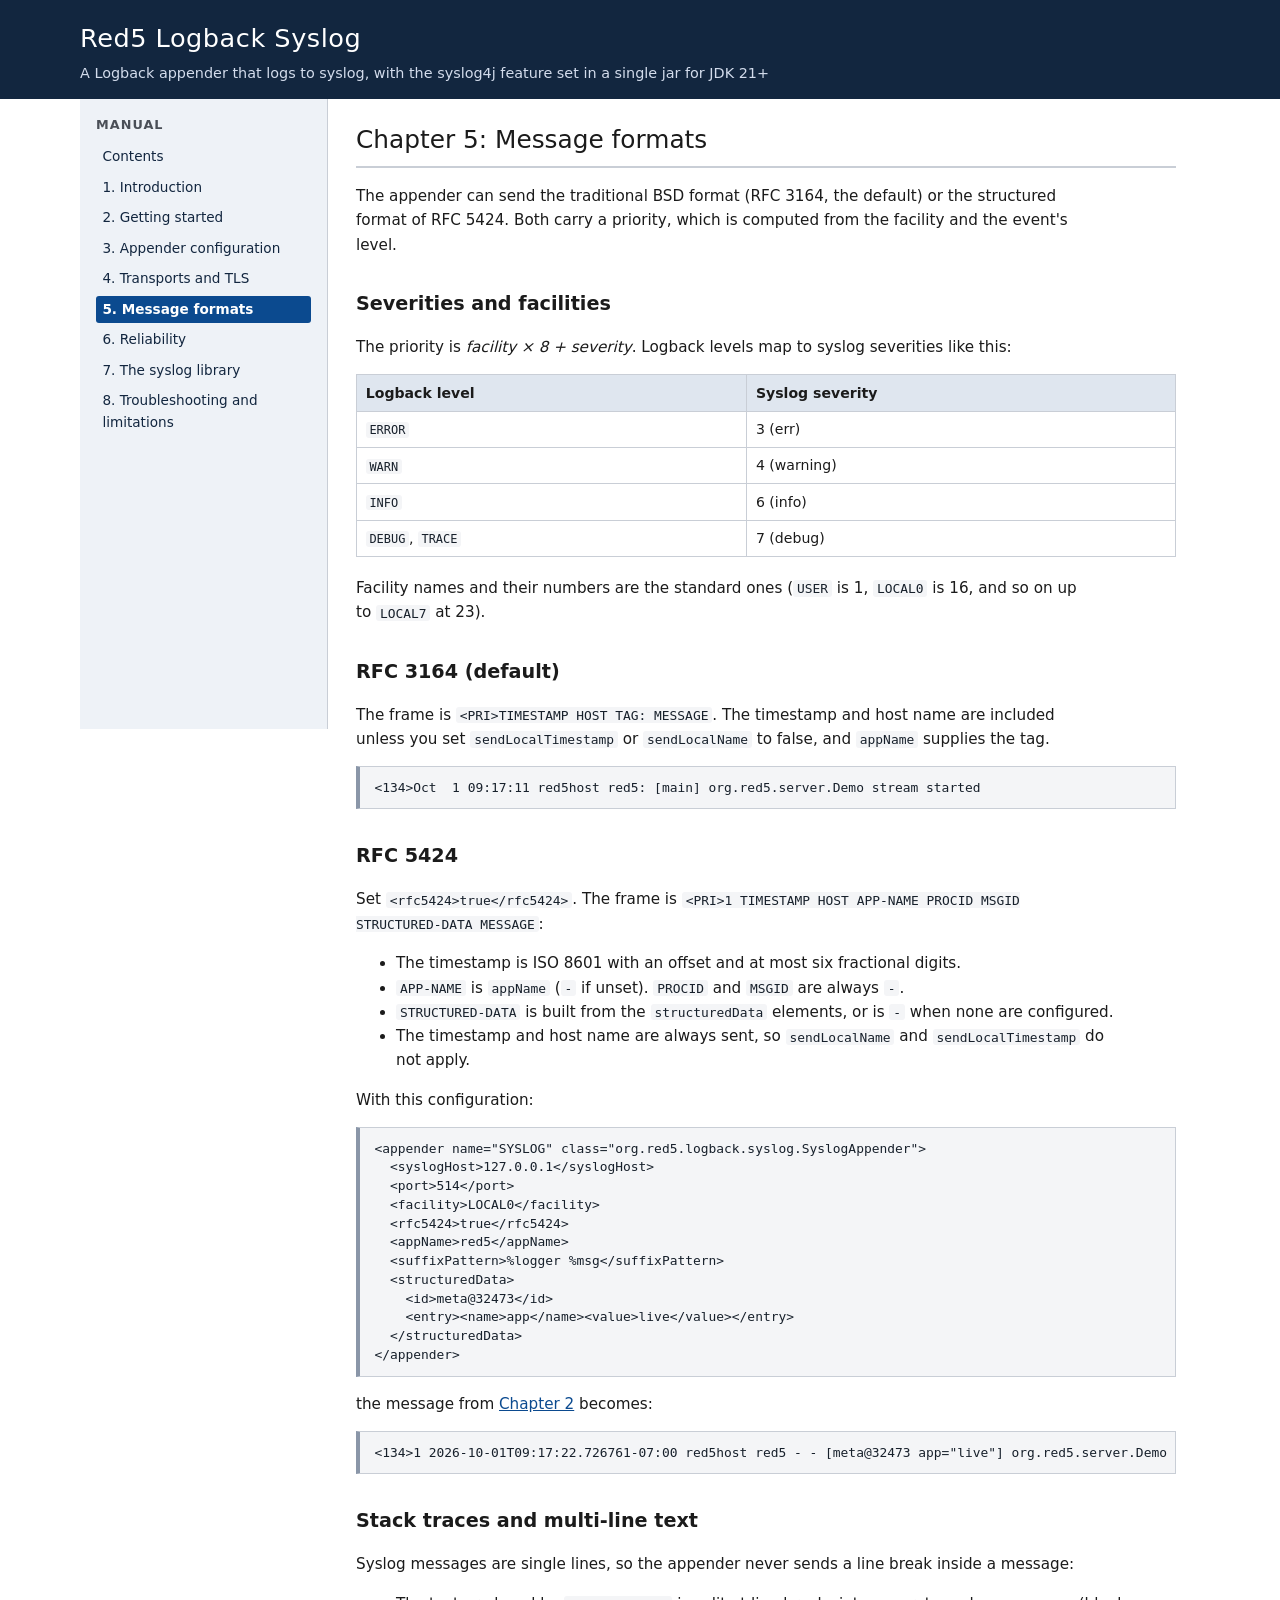
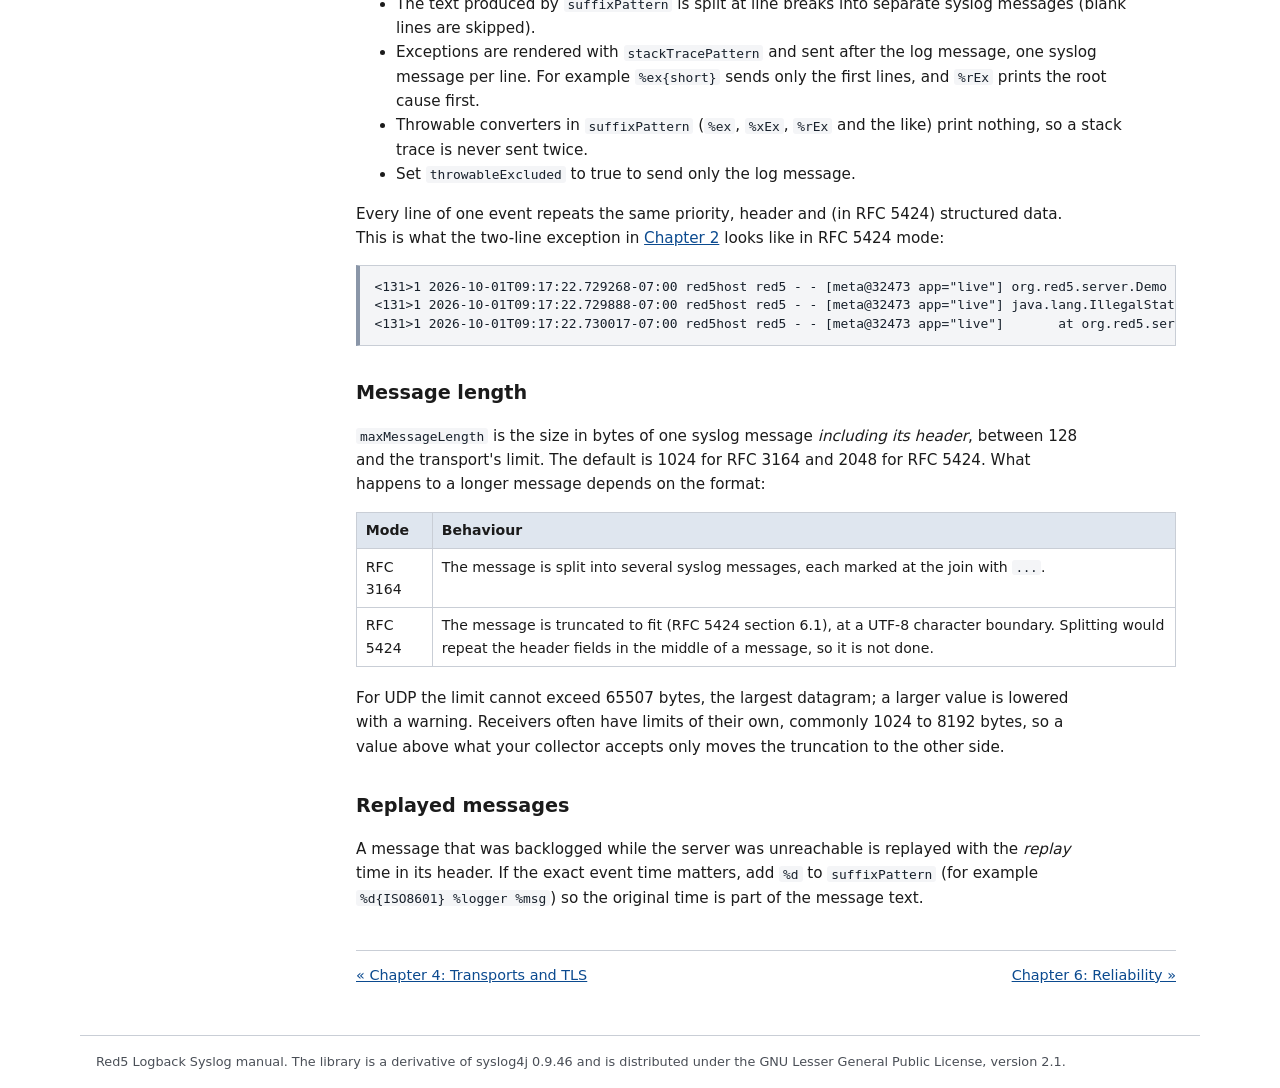
==== docs/manual/formats.html @ ae263302 "Add user manual as static HTML and correct the papertrail compatibility wording in the spec" ====
<!DOCTYPE html>
<html lang="en">
<head>
<meta charset="utf-8">
<meta name="viewport" content="width=device-width, initial-scale=1">
<title>Message formats - Red5 Logback Syslog</title>
<link rel="stylesheet" href="style.css">
</head>
<body>
<div class="banner"><div class="inner">
<h1><a href="index.html">Red5 Logback Syslog</a></h1>
<p>A Logback appender that logs to syslog, with the syslog4j feature set in a single jar for JDK 21+</p>
</div></div>
<div class="layout">
<nav class="toc"><h2>Manual</h2><ul><li><a href="index.html">Contents</a></li><li><a href="introduction.html">1. Introduction</a></li><li><a href="getting-started.html">2. Getting started</a></li><li><a href="configuration.html">3. Appender configuration</a></li><li><a href="transports.html">4. Transports and TLS</a></li><li><a href="formats.html" class="current">5. Message formats</a></li><li><a href="reliability.html">6. Reliability</a></li><li><a href="library.html">7. The syslog library</a></li><li><a href="troubleshooting.html">8. Troubleshooting and limitations</a></li></ul></nav>
<main>
<h1 class="chapter">Chapter 5: Message formats</h1>

<p>The appender can send the traditional BSD format (RFC 3164, the default) or the structured format of
RFC 5424. Both carry a priority, which is computed from the facility and the event's level.</p>

<h2>Severities and facilities</h2>
<p>The priority is <em>facility &times; 8 + severity</em>. Logback levels map to syslog severities like this:</p>
<table>
<tr><th>Logback level</th><th>Syslog severity</th></tr>
<tr><td><code>ERROR</code></td><td>3 (err)</td></tr>
<tr><td><code>WARN</code></td><td>4 (warning)</td></tr>
<tr><td><code>INFO</code></td><td>6 (info)</td></tr>
<tr><td><code>DEBUG</code>, <code>TRACE</code></td><td>7 (debug)</td></tr>
</table>

<p>Facility names and their numbers are the standard ones (<code>USER</code> is 1, <code>LOCAL0</code> is 16, and so
on up to <code>LOCAL7</code> at 23).</p>

<h2>RFC 3164 (default)</h2>
<p>The frame is <code>&lt;PRI&gt;TIMESTAMP HOST TAG: MESSAGE</code>. The timestamp and host name are included unless
you set <code>sendLocalTimestamp</code> or <code>sendLocalName</code> to false, and <code>appName</code> supplies the tag.</p>
<pre><code>&lt;134&gt;Oct  1 09:17:11 red5host red5: [main] org.red5.server.Demo stream started</code></pre>

<h2>RFC 5424</h2>
<p>Set <code>&lt;rfc5424&gt;true&lt;/rfc5424&gt;</code>. The frame is
<code>&lt;PRI&gt;1 TIMESTAMP HOST APP-NAME PROCID MSGID STRUCTURED-DATA MESSAGE</code>:</p>
<ul>
<li>The timestamp is ISO 8601 with an offset and at most six fractional digits.</li>
<li><code>APP-NAME</code> is <code>appName</code> (<code>-</code> if unset). <code>PROCID</code> and <code>MSGID</code> are always <code>-</code>.</li>
<li><code>STRUCTURED-DATA</code> is built from the <code>structuredData</code> elements, or is <code>-</code> when none are configured.</li>
<li>The timestamp and host name are always sent, so <code>sendLocalName</code> and <code>sendLocalTimestamp</code> do not apply.</li>
</ul>
<p>With this configuration:</p>
<pre><code>&lt;appender name="SYSLOG" class="org.red5.logback.syslog.SyslogAppender"&gt;
  &lt;syslogHost&gt;127.0.0.1&lt;/syslogHost&gt;
  &lt;port&gt;514&lt;/port&gt;
  &lt;facility&gt;LOCAL0&lt;/facility&gt;
  &lt;rfc5424&gt;true&lt;/rfc5424&gt;
  &lt;appName&gt;red5&lt;/appName&gt;
  &lt;suffixPattern&gt;%logger %msg&lt;/suffixPattern&gt;
  &lt;structuredData&gt;
    &lt;id&gt;meta@32473&lt;/id&gt;
    &lt;entry&gt;&lt;name&gt;app&lt;/name&gt;&lt;value&gt;live&lt;/value&gt;&lt;/entry&gt;
  &lt;/structuredData&gt;
&lt;/appender&gt;</code></pre>
<p>the message from <a href="getting-started.html">Chapter 2</a> becomes:</p><pre><code>&lt;134&gt;1 2026-10-01T09:17:22.726761-07:00 red5host red5 - - [meta@32473 app="live"] org.red5.server.Demo stream started</code></pre>

<h2 id="stacktraces">Stack traces and multi-line text</h2>
<p>Syslog messages are single lines, so the appender never sends a line break inside a message:</p>
<ul>
<li>The text produced by <code>suffixPattern</code> is split at line breaks into separate syslog messages (blank lines are skipped).</li>
<li>Exceptions are rendered with <code>stackTracePattern</code> and sent after the log message, one syslog message per line.
For example <code>%ex{short}</code> sends only the first lines, and <code>%rEx</code> prints the root cause first.</li>
<li>Throwable converters in <code>suffixPattern</code> (<code>%ex</code>, <code>%xEx</code>, <code>%rEx</code> and the like) print nothing, so a stack trace is never sent twice.</li>
<li>Set <code>throwableExcluded</code> to true to send only the log message.</li>
</ul>
<p>Every line of one event repeats the same priority, header and (in RFC 5424) structured data. This is what the
two-line exception in <a href="getting-started.html">Chapter 2</a> looks like in RFC 5424 mode:</p>
<pre><code>&lt;131&gt;1 2026-10-01T09:17:22.729268-07:00 red5host red5 - - [meta@32473 app="live"] org.red5.server.Demo publish failed
&lt;131&gt;1 2026-10-01T09:17:22.729888-07:00 red5host red5 - - [meta@32473 app="live"] java.lang.IllegalStateException: no codec
&lt;131&gt;1 2026-10-01T09:17:22.730017-07:00 red5host red5 - - [meta@32473 app="live"] 	at org.red5.server.Demo.main(Demo.java:12)</code></pre>

<h2 id="length">Message length</h2>
<p><code>maxMessageLength</code> is the size in bytes of one syslog message <em>including its header</em>, between 128
and the transport's limit. The default is 1024 for RFC 3164 and 2048 for RFC 5424. What happens to a longer message
depends on the format:</p>
<table>
<tr><th>Mode</th><th>Behaviour</th></tr>
<tr><td>RFC 3164</td><td>The message is split into several syslog messages, each marked at the join with <code>...</code>.</td></tr>
<tr><td>RFC 5424</td><td>The message is truncated to fit (RFC 5424 section 6.1), at a UTF-8 character boundary. Splitting would repeat the header fields in the middle of a message, so it is not done.</td></tr>
</table>

<p>For UDP the limit cannot exceed 65507 bytes, the largest datagram; a larger value is lowered with a warning.
Receivers often have limits of their own, commonly 1024 to 8192 bytes, so a value above what your collector
accepts only moves the truncation to the other side.</p>

<h2>Replayed messages</h2>
<p>A message that was backlogged while the server was unreachable is replayed with the <em>replay</em> time in its
header. If the exact event time matters, add <code>%d</code> to <code>suffixPattern</code> (for example
<code>%d{ISO8601} %logger %msg</code>) so the original time is part of the message text.</p>

<div class="pager"><span><a href="transports.html">&laquo; Chapter 4: Transports and TLS</a></span><span><a href="reliability.html">Chapter 6: Reliability &raquo;</a></span></div>
</main>
</div>
<footer>Red5 Logback Syslog manual. The library is a derivative of syslog4j 0.9.46 and is distributed under the GNU Lesser General Public License, version 2.1.</footer>
</body>
</html>
---- docs/manual/style.css ----
/* Red5 Logback Syslog manual: layout modeled on the logback and slf4j manuals */
:root {
  --bg: #ffffff;
  --fg: #1b1b1b;
  --muted: #4a4f57;
  --link: #0b4a8f;
  --link-visited: #5b2a86;
  --rule: #c9ced6;
  --nav-bg: #eef2f7;
  --nav-fg: #12263f;
  --banner-bg: #12263f;
  --banner-fg: #ffffff;
  --code-bg: #f4f5f7;
  --code-fg: #17202b;
  --code-border: #8a96a8;
  --th-bg: #dfe6ef;
  --note-bg: #e7f1fb;
  --note-border: #1d5fa8;
  --warn-bg: #fff4d6;
  --warn-border: #8a5a00;
  --diagram-box: #e3ecf8;
  --diagram-box-stroke: #12448a;
  --diagram-accent: #fff0c2;
  --diagram-accent-stroke: #7a5200;
  --diagram-text: #0b1b30;
}
@media (prefers-color-scheme: dark) {
  :root:not([data-theme="light"]) {
    --bg: #14171c;
    --fg: #e8eaee;
    --muted: #b4bac4;
    --link: #8fc2ff;
    --link-visited: #c9a8f0;
    --rule: #3a4150;
    --nav-bg: #1d222b;
    --nav-fg: #e8eaee;
    --banner-bg: #0b1626;
    --banner-fg: #ffffff;
    --code-bg: #1e2430;
    --code-fg: #e6ecf5;
    --code-border: #6d7a90;
    --th-bg: #2a3242;
    --note-bg: #14263b;
    --note-border: #5aa3ee;
    --warn-bg: #3a2d0c;
    --warn-border: #e0a43a;
    --diagram-box: #1c2a40;
    --diagram-box-stroke: #8fc2ff;
    --diagram-accent: #3a2d0c;
    --diagram-accent-stroke: #e0a43a;
    --diagram-text: #f2f5fa;
  }
}
* { box-sizing: border-box; }
html { font-size: 100%; }
body {
  margin: 0;
  background: var(--bg);
  color: var(--fg);
  font-family: Verdana, "DejaVu Sans", Geneva, Arial, sans-serif;
  font-size: 0.95rem;
  line-height: 1.6;
}
a { color: var(--link); }
a:visited { color: var(--link-visited); }
.banner {
  background: var(--banner-bg);
  color: var(--banner-fg);
  padding: 1.1rem 1rem 0.9rem 1rem;
}
.banner .inner { max-width: 70rem; margin: 0 auto; }
.banner h1 { margin: 0; font-size: 1.6rem; font-weight: normal; letter-spacing: 0.02em; }
.banner p { margin: 0.2rem 0 0 0; color: #d3dcec; font-size: 0.9rem; }
.banner a { color: #ffffff; text-decoration: none; }
.layout {
  display: flex;
  align-items: flex-start;
  max-width: 70rem;
  margin: 0 auto;
}
nav.toc {
  flex: 0 0 15.5rem;
  background: var(--nav-bg);
  color: var(--nav-fg);
  padding: 1rem 1rem 1.5rem 1rem;
  font-size: 0.85rem;
  border-right: 1px solid var(--rule);
  min-height: 70vh;
}
nav.toc h2 { font-size: 0.8rem; text-transform: uppercase; letter-spacing: 0.08em; margin: 0 0 0.5rem 0; color: var(--muted); }
nav.toc ul { list-style: none; margin: 0; padding: 0; }
nav.toc li { margin: 0.25rem 0; }
nav.toc a { color: var(--nav-fg); text-decoration: none; display: block; padding: 0.15rem 0.4rem; border-radius: 3px; }
nav.toc a:hover { text-decoration: underline; }
nav.toc a.current { background: var(--link); color: #ffffff; font-weight: bold; }
main { flex: 1 1 auto; min-width: 0; padding: 1rem 1.5rem 3rem 1.75rem; }
h1.chapter { font-size: 1.55rem; margin: 0.3rem 0 1rem 0; border-bottom: 2px solid var(--rule); padding-bottom: 0.4rem; font-weight: normal; }
h2 { font-size: 1.2rem; margin: 2rem 0 0.5rem 0; }
h3 { font-size: 1.02rem; margin: 1.4rem 0 0.4rem 0; }
p, li { max-width: 46rem; }
code, pre, kbd { font-family: "DejaVu Sans Mono", Consolas, Menlo, monospace; font-size: 0.85em; }
code { background: var(--code-bg); color: var(--code-fg); padding: 0.05em 0.3em; border-radius: 3px; }
pre {
  background: var(--code-bg);
  color: var(--code-fg);
  border: 1px solid var(--rule);
  border-left: 4px solid var(--code-border);
  padding: 0.7rem 0.9rem;
  overflow-x: auto;
  line-height: 1.45;
}
pre code { background: none; padding: 0; font-size: 1em; }
.filename { font-size: 0.8rem; color: var(--muted); margin: 1rem 0 -0.7rem 0; font-family: "DejaVu Sans Mono", Consolas, monospace; }
table { border-collapse: collapse; margin: 0.8rem 0 1.2rem 0; width: 100%; font-size: 0.88rem; }
th, td { border: 1px solid var(--rule); padding: 0.4rem 0.55rem; text-align: left; vertical-align: top; }
th { background: var(--th-bg); }
td.prop { white-space: nowrap; font-family: "DejaVu Sans Mono", Consolas, monospace; font-size: 0.85em; }
.note, .warning {
  border-left: 5px solid var(--note-border);
  background: var(--note-bg);
  padding: 0.6rem 0.9rem;
  margin: 1.1rem 0;
  max-width: 46rem;
}
.warning { border-left-color: var(--warn-border); background: var(--warn-bg); }
.note strong:first-child, .warning strong:first-child { display: block; margin-bottom: 0.15rem; }
.pager { display: flex; justify-content: space-between; margin-top: 2.5rem; padding-top: 0.8rem; border-top: 1px solid var(--rule); font-size: 0.9rem; }
footer { max-width: 70rem; margin: 0 auto; padding: 1rem; color: var(--muted); font-size: 0.8rem; border-top: 1px solid var(--rule); }
svg.diagram { max-width: 100%; height: auto; margin: 1rem 0; }
svg.diagram .box { fill: var(--diagram-box); stroke: var(--diagram-box-stroke); stroke-width: 1.5; }
svg.diagram .accent { fill: var(--diagram-accent); stroke: var(--diagram-accent-stroke); stroke-width: 1.5; }
svg.diagram text { fill: var(--diagram-text); font-family: Verdana, "DejaVu Sans", Arial, sans-serif; font-size: 12px; }
svg.diagram text.small { font-size: 10.5px; }
svg.diagram .arrow { stroke: var(--diagram-text); stroke-width: 1.5; fill: none; }
svg.diagram marker path { fill: var(--diagram-text); }
@media (max-width: 52rem) {
  .layout { display: block; }
  nav.toc { border-right: none; border-bottom: 1px solid var(--rule); min-height: 0; }
  main { padding: 1rem; }
}
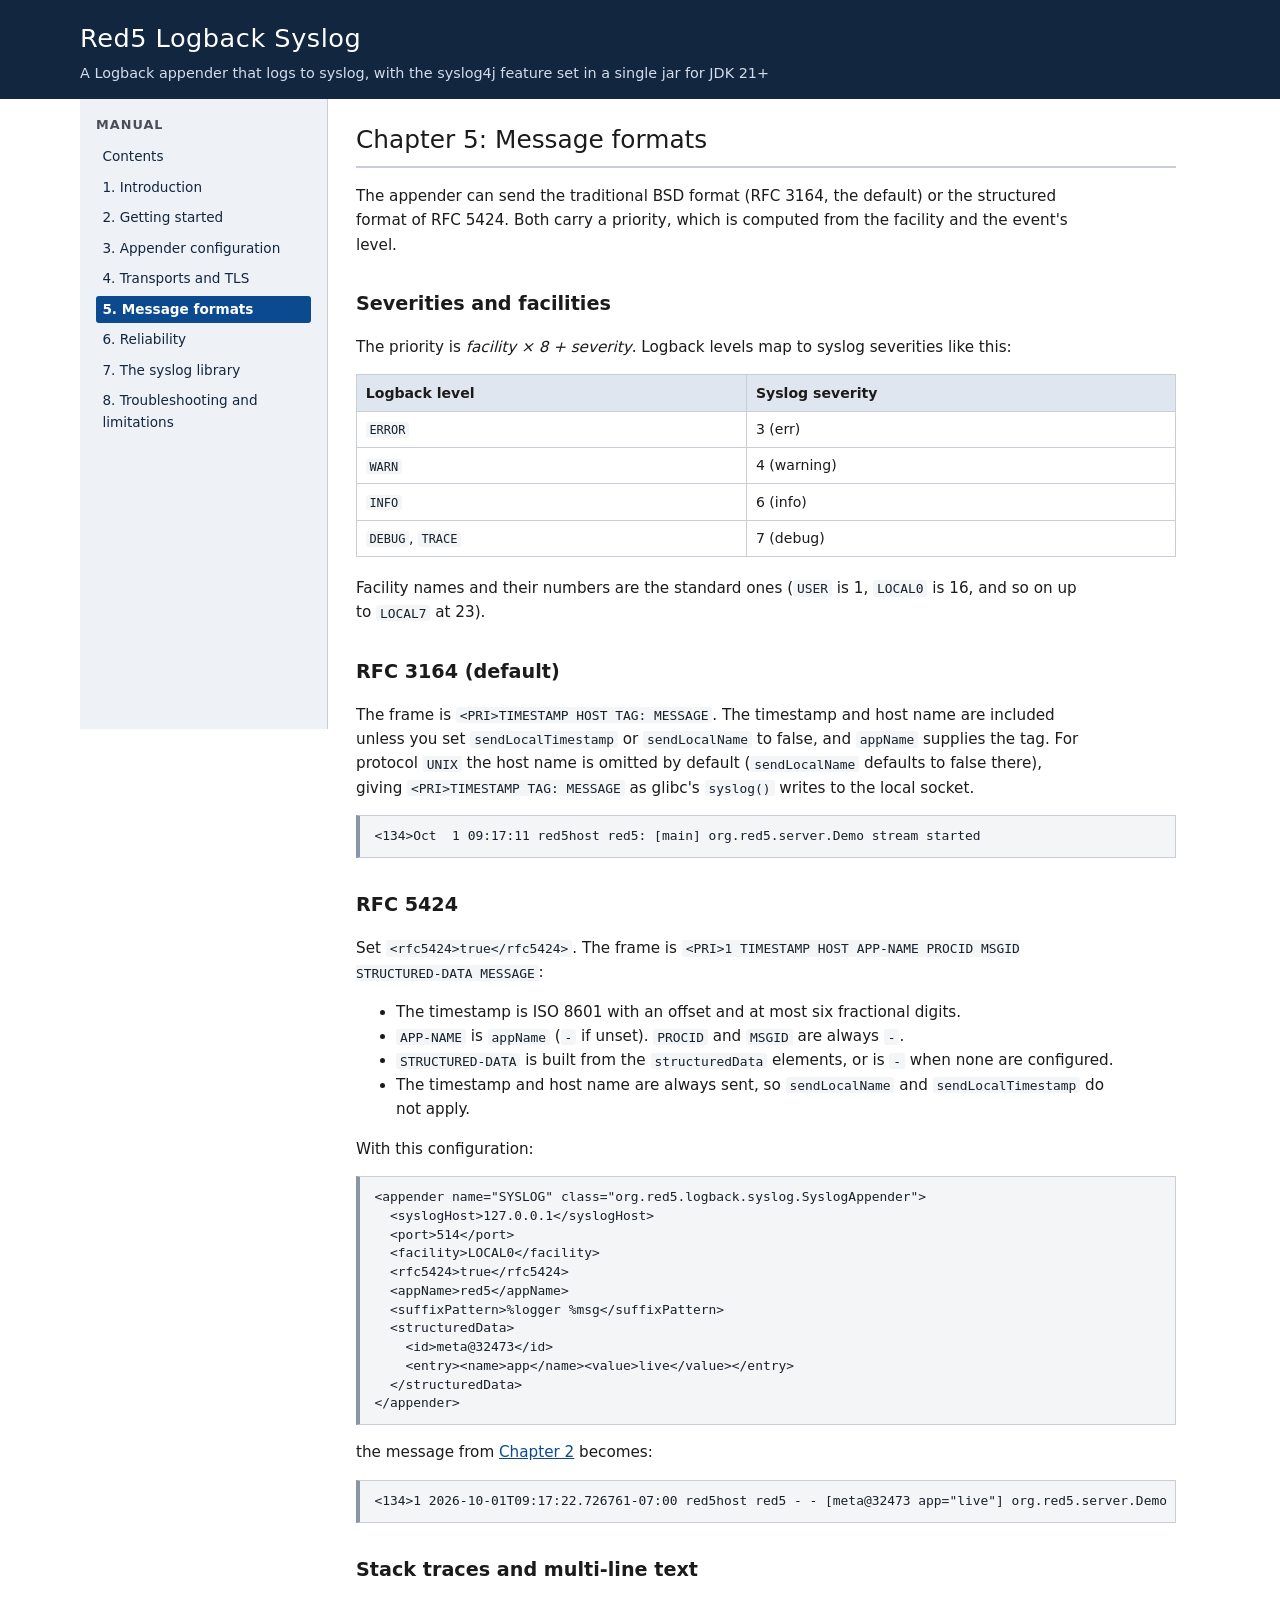
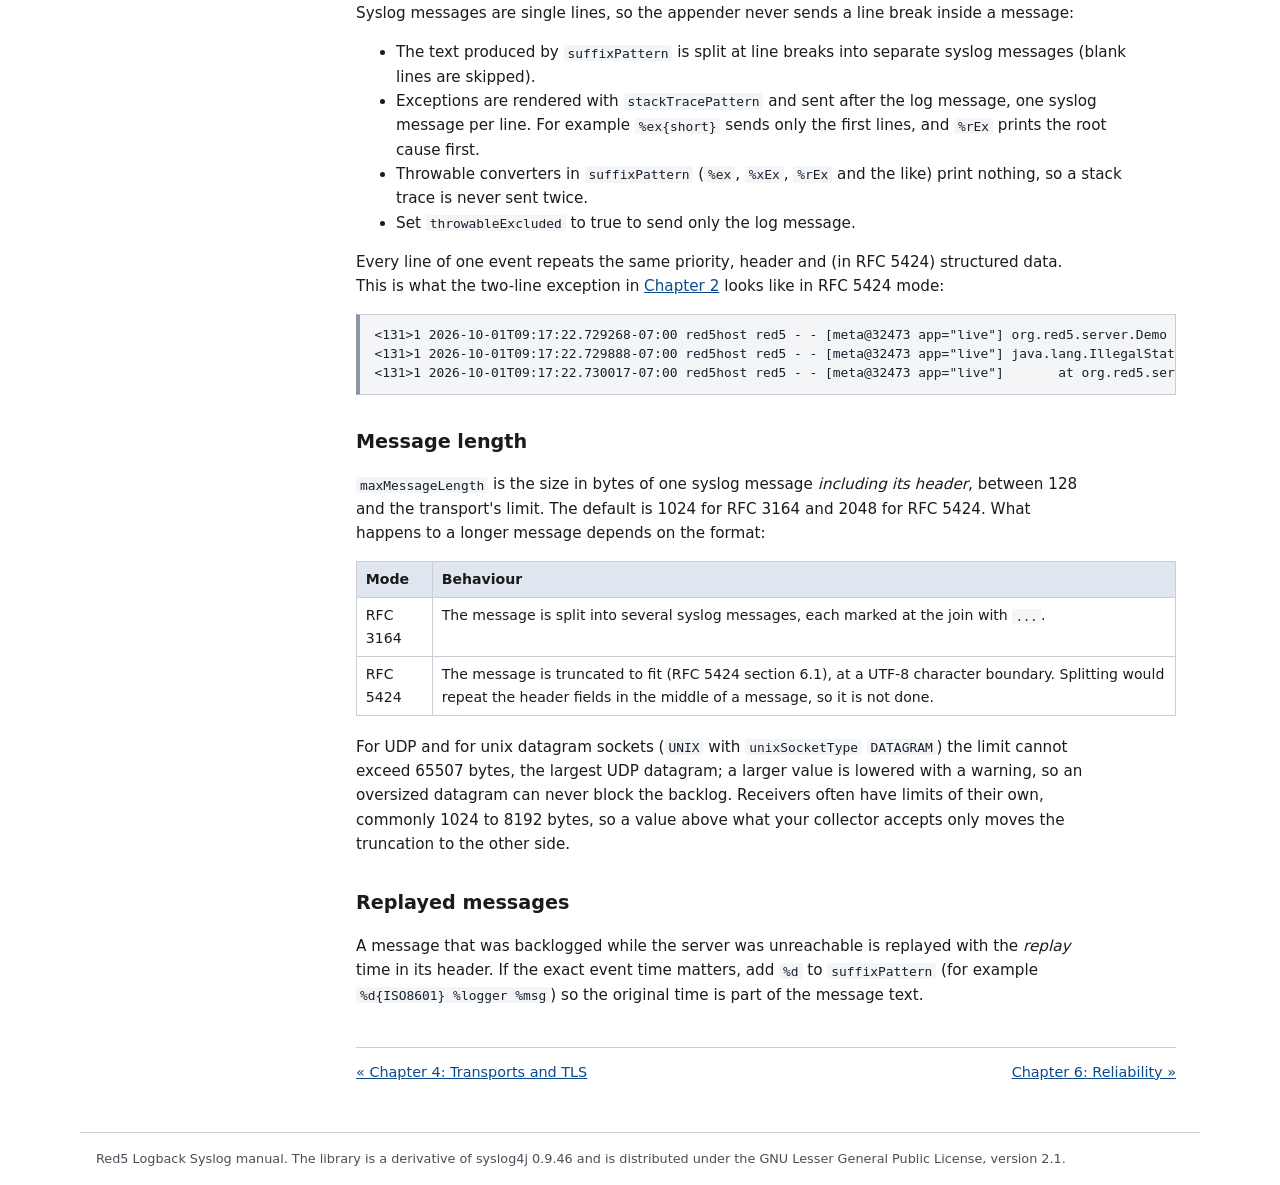
==== commit 7e63d019: "Document RFC 3164 for /dev/log, the unix datagram length cap and the module-path native access flag " ====
--- a/docs/manual/formats.html
+++ b/docs/manual/formats.html
@@ -34,7 +34,9 @@
 
 <h2>RFC 3164 (default)</h2>
 <p>The frame is <code>&lt;PRI&gt;TIMESTAMP HOST TAG: MESSAGE</code>. The timestamp and host name are included unless
-you set <code>sendLocalTimestamp</code> or <code>sendLocalName</code> to false, and <code>appName</code> supplies the tag.</p>
+you set <code>sendLocalTimestamp</code> or <code>sendLocalName</code> to false, and <code>appName</code> supplies the tag.
+For protocol <code>UNIX</code> the host name is omitted by default (<code>sendLocalName</code> defaults to false there),
+giving <code>&lt;PRI&gt;TIMESTAMP TAG: MESSAGE</code> as glibc's <code>syslog()</code> writes to the local socket.</p>
 <pre><code>&lt;134&gt;Oct  1 09:17:11 red5host red5: [main] org.red5.server.Demo stream started</code></pre>
 
 <h2>RFC 5424</h2>
@@ -86,7 +88,9 @@
 <tr><td>RFC 5424</td><td>The message is truncated to fit (RFC 5424 section 6.1), at a UTF-8 character boundary. Splitting would repeat the header fields in the middle of a message, so it is not done.</td></tr>
 </table>
 
-<p>For UDP the limit cannot exceed 65507 bytes, the largest datagram; a larger value is lowered with a warning.
+<p>For UDP and for unix datagram sockets (<code>UNIX</code> with <code>unixSocketType</code> <code>DATAGRAM</code>)
+the limit cannot exceed 65507 bytes, the largest UDP datagram; a larger value is lowered with a warning, so an
+oversized datagram can never block the backlog.
 Receivers often have limits of their own, commonly 1024 to 8192 bytes, so a value above what your collector
 accepts only moves the truncation to the other side.</p>
 
